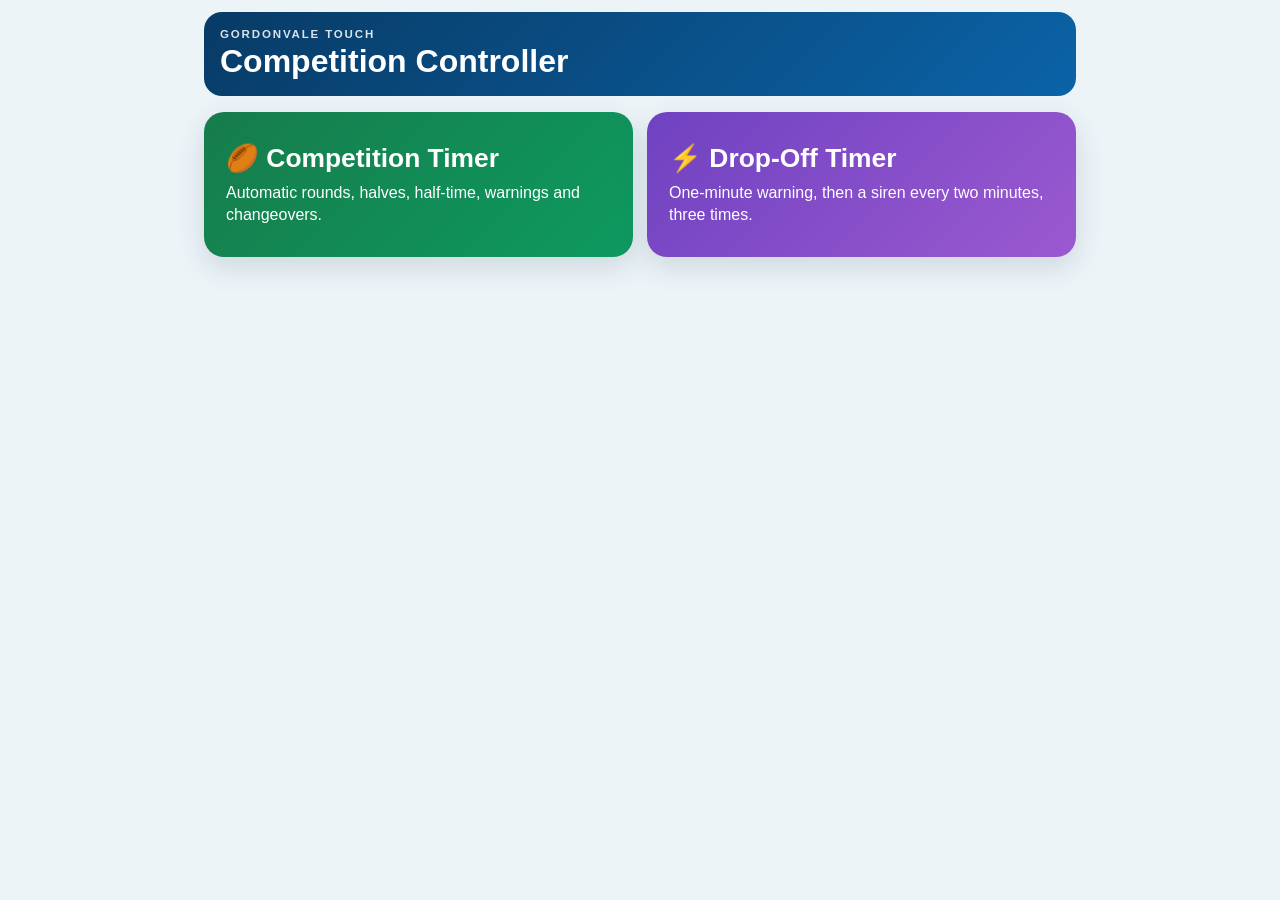
==== index.html @ 344475e0 "Add files via upload" ====
<!doctype html>
<html lang="en-AU">
<head>
<meta charset="utf-8">
<meta name="viewport" content="width=device-width,initial-scale=1,viewport-fit=cover,user-scalable=no">
<meta name="theme-color" content="#083b66">
<meta name="apple-mobile-web-app-capable" content="yes">
<meta name="apple-mobile-web-app-status-bar-style" content="black-translucent">
<meta name="apple-mobile-web-app-title" content="Touch Timer">
<link rel="manifest" href="manifest.webmanifest">
<link rel="apple-touch-icon" href="icon-192.png">
<title>Gordonvale Touch Timer</title>
<style>
:root{--navy:#083b66;--blue:#0b63a7;--green:#167c4b;--yellow:#d89c00;--red:#a92d2d;--purple:#6f42c1;--panel:#fff;--bg:#edf4f8;--ink:#102535;--muted:#607380;--accent:var(--navy)}
*{box-sizing:border-box;-webkit-tap-highlight-color:transparent}html,body{min-height:100%}body{margin:0;font-family:-apple-system,BlinkMacSystemFont,"Segoe UI",sans-serif;background:var(--bg);color:var(--ink);overscroll-behavior:none}button,input,select{font:inherit}.app{max-width:900px;margin:auto;padding:calc(12px + env(safe-area-inset-top)) 14px calc(28px + env(safe-area-inset-bottom))}.top{display:flex;justify-content:space-between;align-items:center;gap:10px;background:linear-gradient(135deg,var(--navy),var(--blue));color:#fff;padding:16px;border-radius:18px}.eyebrow{font-size:.72rem;font-weight:900;letter-spacing:.16em;opacity:.85}.top h1{margin:3px 0 0;font-size:clamp(1.25rem,5vw,2rem)}.home{display:grid;gap:14px;margin-top:16px}.mode{border:0;border-radius:20px;padding:22px;text-align:left;color:#fff;min-height:145px;box-shadow:0 10px 28px rgba(23,56,77,.15)}.mode strong{display:block;font-size:1.65rem;margin-bottom:8px}.mode span{display:block;line-height:1.35}.mode.competition{background:linear-gradient(135deg,var(--green),#0e9a60)}.mode.dropoff{background:linear-gradient(135deg,var(--purple),#9b59d0)}.card{background:var(--panel);border-radius:18px;box-shadow:0 8px 25px rgba(23,56,77,.08);padding:16px}.timer-view{display:none}.timer-view.active{display:block}.hero{margin-top:14px;text-align:center;border-top:8px solid var(--accent)}.round{font-weight:900;letter-spacing:.11em;color:var(--accent);font-size:clamp(1rem,4vw,1.6rem)}.stage{font-size:clamp(1.3rem,5vw,2.25rem);font-weight:850;margin-top:8px}.clock{font-variant-numeric:tabular-nums;font-weight:950;font-size:clamp(4.8rem,22vw,10rem);line-height:.95;margin:16px 0;color:var(--accent)}.next{color:var(--muted);font-size:1rem;min-height:24px}.bar{height:12px;background:#dfe9ef;border-radius:99px;overflow:hidden;margin-top:18px}.fill{height:100%;width:0;background:var(--accent);transition:width .2s linear}.grid{display:grid;grid-template-columns:repeat(2,minmax(0,1fr));gap:10px;margin-top:12px}.btn{border:0;border-radius:14px;padding:15px 10px;font-weight:850;background:#dfeaf1;color:#17384d;min-height:52px}.btn.primary{background:var(--accent);color:#fff}.btn.danger{background:#f4dcdc;color:#7f1c1c}.btn.dark{background:#17384d;color:#fff}.btn.wide{grid-column:1/-1;font-size:1.12rem}.btn:active,.mode:active{transform:scale(.985)}.btn:disabled{opacity:.5}.settings{margin-top:12px}.settings h2{margin:0 0 12px;font-size:1.1rem}.settings-grid{display:grid;grid-template-columns:repeat(2,minmax(0,1fr));gap:10px}.field{display:flex;flex-direction:column;gap:6px}.field label{font-weight:750;font-size:.88rem}.field select,.field input[type=number]{padding:12px;border:1px solid #c7d5de;border-radius:12px;background:#fff}.toggle{display:flex;justify-content:space-between;align-items:center;border:1px solid #d6e1e7;border-radius:12px;padding:12px}.toggle input{width:24px;height:24px}.status{margin:12px 2px 0;color:var(--muted);text-align:center;min-height:24px}.footer{font-size:.82rem;color:var(--muted);margin-top:10px;text-align:center}.hidden{display:none!important}.back{background:rgba(255,255,255,.18);color:#fff;border:1px solid rgba(255,255,255,.28);padding:10px 12px;border-radius:12px;font-weight:800}.audio-lock{margin-top:12px;background:#fff5d8;border:1px solid #f0cf65;border-radius:14px;padding:12px;text-align:center}.audio-lock button{margin-top:8px}.drop-sequence{margin-top:10px;font-size:.9rem;color:var(--muted);text-align:center}
@media(min-width:720px){.home{grid-template-columns:1fr 1fr}.grid{grid-template-columns:repeat(4,1fr)}.btn.wide{grid-column:span 2}.settings-grid{grid-template-columns:repeat(4,1fr)}}
@media(max-width:470px){.settings-grid{grid-template-columns:1fr}.clock{font-size:22vw}.top h1{font-size:1.15rem}}
</style>
</head>
<body>
<main class="app">
<header class="top"><div><div class="eyebrow">GORDONVALE TOUCH</div><h1 id="appTitle">Competition Controller</h1></div><button id="backBtn" class="back hidden">Home</button></header>
<section id="home" class="home">
<button id="competitionMode" class="mode competition"><strong>🏉 Competition Timer</strong><span>Automatic rounds, halves, half-time, warnings and changeovers.</span></button>
<button id="dropoffMode" class="mode dropoff"><strong>⚡ Drop-Off Timer</strong><span>One-minute warning, then a siren every two minutes, three times.</span></button>
</section>
<section id="timerView" class="timer-view">
<div id="audioLock" class="audio-lock"><strong>Enable sound before starting</strong><br><span>iPhone requires one tap to unlock the horn and voice.</span><br><button id="enableAudio" class="btn dark">Enable & Test Sound</button></div>
<section class="card hero">
<div id="roundLabel" class="round">READY</div>
<div id="stageLabel" class="stage">Choose a timer</div>
<div id="clock" class="clock">00:00</div>
<div id="nextLabel" class="next"></div>
<div class="bar"><div id="progress" class="fill"></div></div>
</section>
<section class="grid">
<button id="startPause" class="btn primary wide">Start</button>
<button id="manualHorn" class="btn">Horn</button>
<button id="manualVoice" class="btn">Announcement</button>
<button id="minusMinute" class="btn">−1 minute</button>
<button id="plusMinute" class="btn">+1 minute</button>
<button id="skip" class="btn">Next Stage</button>
<button id="reset" class="btn danger">Reset</button>
</section>
<section id="competitionSettings" class="card settings">
<h2>Competition settings</h2>
<div class="settings-grid">
<div class="field"><label for="rounds">Rounds</label><select id="rounds"><option>1</option><option>2</option><option selected>3</option><option>4</option><option>5</option><option>6</option></select></div>
<div class="field"><label for="halfMinutes">Half length</label><select id="halfMinutes"><option>10</option><option>15</option><option selected>20</option><option>25</option><option>30</option></select></div>
<div class="field"><label for="halftimeMinutes">Half-time</label><select id="halftimeMinutes"><option>2</option><option>3</option><option selected>5</option><option>10</option></select></div>
<div class="field"><label for="changeMinutes">Changeover</label><select id="changeMinutes"><option>5</option><option selected>10</option><option>15</option></select></div>
<div class="toggle"><span><strong>1-minute warning</strong><br><small>Before each half</small></span><input id="warningEnabled" type="checkbox" checked></div>
<div class="toggle"><span><strong>Voice</strong><br><small>Warning message</small></span><input id="voiceEnabled" type="checkbox" checked></div>
<div class="field"><label for="hornVolume">Horn volume</label><input id="hornVolume" type="range" min="0.1" max="1" value="0.65" step="0.05"></div>
<div class="field"><label for="voiceRate">Voice speed</label><input id="voiceRate" type="range" min="0.7" max="1.15" value="0.88" step="0.05"></div>
</div>
</section>
<section id="dropoffSettings" class="card settings hidden">
<h2>Drop-Off settings</h2>
<div class="settings-grid">
<div class="field"><label for="dropWarningMinutes">Warning length</label><select id="dropWarningMinutes"><option selected>1</option><option>2</option></select></div>
<div class="field"><label for="dropIntervalMinutes">Siren interval</label><select id="dropIntervalMinutes"><option>1</option><option selected>2</option><option>3</option></select></div>
<div class="field"><label for="dropHornCount">Number of interval sirens</label><select id="dropHornCount"><option>1</option><option>2</option><option selected>3</option><option>4</option><option>5</option></select></div>
<div class="toggle"><span><strong>Warning voice</strong><br><small>Players take the field</small></span><input id="dropVoiceEnabled" type="checkbox" checked></div>
</div>
<div class="drop-sequence">Default: 1-minute warning → start siren → 2 minutes → siren → 2 minutes → siren → 2 minutes → final siren. No “drop-off complete” voice.</div>
</section>
<div id="status" class="status">Select a timer mode.</div>
<div class="footer">Keep the iPhone screen awake and volume turned up. Connect to the PA using AUX/LINE IN or Bluetooth.</div>
</section>
</main>
<script>
(()=>{
const $=id=>document.getElementById(id);let mode=null,stages=[],index=0,remaining=0,running=false,timer=null,endAt=0,audioCtx=null,audioUnlocked=false;
const els={home:$('home'),view:$('timerView'),title:$('appTitle'),back:$('backBtn'),round:$('roundLabel'),stage:$('stageLabel'),clock:$('clock'),next:$('nextLabel'),progress:$('progress'),status:$('status'),start:$('startPause'),compSettings:$('competitionSettings'),dropSettings:$('dropoffSettings'),audioLock:$('audioLock')};
function fmt(s){s=Math.max(0,Math.ceil(s));return String(Math.floor(s/60)).padStart(2,'0')+':'+String(s%60).padStart(2,'0')}
function getAudio(){audioCtx=audioCtx||new(window.AudioContext||window.webkitAudioContext)();if(audioCtx.state==='suspended')audioCtx.resume();return audioCtx}
function horn(done){try{const c=getAudio(),now=c.currentTime,d=7,master=c.createGain(),filter=c.createBiquadFilter(),comp=c.createDynamicsCompressor();filter.type='lowpass';filter.frequency.value=1800;master.gain.setValueAtTime(.001,now);master.gain.exponentialRampToValueAtTime(+$('hornVolume').value*.68,now+.12);master.gain.setValueAtTime(+$('hornVolume').value*.68,now+6.25);master.gain.exponentialRampToValueAtTime(.001,now+d);master.connect(filter);filter.connect(comp);comp.connect(c.destination);[185,247,370].forEach((f,k)=>{const o=c.createOscillator(),g=c.createGain();o.type=k===0?'sawtooth':'triangle';o.frequency.setValueAtTime(f,now);o.frequency.linearRampToValueAtTime(f*1.01,now+d);g.gain.value=[.33,.19,.10][k];o.connect(g);g.connect(master);o.start(now);o.stop(now+d+.05)});els.status.textContent='Sports horn playing for 7 seconds.';setTimeout(()=>done&&done(),7050)}catch(e){els.status.textContent='Sound could not start. Tap Enable & Test Sound.';done&&done()}}
function speak(text){const enabled=mode==='dropoff' ? $('dropVoiceEnabled').checked : $('voiceEnabled').checked;if(!enabled||!('speechSynthesis'in window))return;window.speechSynthesis.cancel();const u=new SpeechSynthesisUtterance(text),vs=speechSynthesis.getVoices();u.voice=vs.find(v=>v.lang==='en-AU')||vs.find(v=>v.lang.startsWith('en'))||null;u.lang=u.voice?.lang||'en-AU';u.rate=+$('voiceRate').value;u.volume=1;speechSynthesis.speak(u);els.status.textContent='Voice announcement playing.'}
async function unlockAudio(){getAudio();const c=getAudio(),b=c.createBuffer(1,1,22050),s=c.createBufferSource();s.buffer=b;s.connect(c.destination);s.start(0);audioUnlocked=true;els.audioLock.classList.add('hidden');horn();setTimeout(()=>speak('Sound enabled.'),7200)}
function buildCompetition(){stages=[];const rounds=+$('rounds').value,half=+$('halfMinutes').value*60,halfTime=+$('halftimeMinutes').value*60,change=+$('changeMinutes').value*60;for(let r=1;r<=rounds;r++){if($('warningEnabled').checked)stages.push({label:`ROUND ${r} OF ${rounds}`,name:'One-minute warning',sec:60,type:'warning',hornAtEnd:true,voiceAtStart:'One minute warning. Players please take to the field.',next:`Round ${r} first half`});stages.push({label:`ROUND ${r} OF ${rounds}`,name:'First half',sec:half,type:'play',hornAtEnd:true,next:'Half-time'});stages.push({label:`ROUND ${r} OF ${rounds}`,name:'Half-time',sec:halfTime,type:'break',hornAtEnd:true,next:'Second half'});if($('warningEnabled').checked)stages.push({label:`ROUND ${r} OF ${rounds}`,name:'One-minute warning',sec:60,type:'warning',hornAtEnd:true,voiceAtStart:'One minute warning. Players please take to the field.',next:`Round ${r} second half`});stages.push({label:`ROUND ${r} OF ${rounds}`,name:'Second half',sec:half,type:'play',hornAtEnd:true,next:r<rounds?'Changeover':'Competition complete'});if(r<rounds)stages.push({label:`NEXT: ROUND ${r+1}`,name:'Changeover',sec:change,type:'break',hornAtEnd:false,next:`Round ${r+1}`});}resetState()}
function buildDropoff(){stages=[];const w=+$('dropWarningMinutes').value*60,interval=+$('dropIntervalMinutes').value*60,count=+$('dropHornCount').value;stages.push({label:'DROP-OFF TIMER',name:'One-minute warning',sec:w,type:'warning',hornAtEnd:true,voiceAtStart:'One minute warning. Players please take to the field.',next:'Drop-off starts'});for(let n=1;n<=count;n++)stages.push({label:'DROP-OFF TIMER',name:`Drop-off period ${n} of ${count}`,sec:interval,type:'dropoff',hornAtEnd:true,next:n<count?`Siren ${n+1} of ${count}`:'Drop-off complete'});resetState()}
function resetState(){clearInterval(timer);running=false;index=0;remaining=stages[0]?.sec||0;render()}
function setMode(m){mode=m;els.home.classList.add('hidden');els.view.classList.add('active');els.back.classList.remove('hidden');els.compSettings.classList.toggle('hidden',m!=='competition');els.dropSettings.classList.toggle('hidden',m!=='dropoff');$('manualVoice').classList.toggle('hidden',false);els.title.textContent=m==='competition'?'Competition Controller':'Drop-Off Timer';document.documentElement.style.setProperty('--accent',m==='competition'?'var(--green)':'var(--purple)');m==='competition'?buildCompetition():buildDropoff();els.status.textContent='Tap Enable & Test Sound before starting.'}
function goHome(){pause();mode=null;els.view.classList.remove('active');els.home.classList.remove('hidden');els.back.classList.add('hidden');els.title.textContent='Competition Controller';els.status.textContent='Select a timer mode.'}
function render(){const s=stages[index];document.body.dataset.state=s?.type||'finished';els.round.textContent=s?s.label:(mode==='dropoff'?'DROP-OFF COMPLETE':'COMPETITION COMPLETE');els.stage.textContent=s?s.name:'Complete';els.clock.textContent=fmt(remaining);els.next.textContent=s?`Next: ${s.next}`:'No voice announcement';els.progress.style.width=s&&s.sec?`${Math.min(100,Math.max(0,(1-remaining/s.sec)*100))}%`:'100%';els.start.textContent=running?'Pause':index>=stages.length?'Finished':(index===0&&remaining===stages[0]?.sec?'Start':'Resume');els.start.disabled=index>=stages.length}
function start(initial=false){if(!audioUnlocked){els.status.textContent='Tap Enable & Test Sound first so iPhone permits audio.';return}const s=stages[index];if(!s)return;if(initial&&s.voiceAtStart)speak(s.voiceAtStart);running=true;endAt=Date.now()+remaining*1000;clearInterval(timer);timer=setInterval(tick,200);render()}
function pause(){if(running)remaining=Math.max(0,(endAt-Date.now())/1000);running=false;clearInterval(timer);render()}
function tick(){remaining=Math.max(0,(endAt-Date.now())/1000);if(remaining<=0){clearInterval(timer);completeStage()}render()}
function completeStage(){const finished=stages[index];const proceed=()=>{index++;if(index>=stages.length){running=false;remaining=0;render();els.status.textContent=mode==='dropoff'?'Drop-off complete. No voice announcement.':'Competition complete.';return}remaining=stages[index].sec;const nextStage=stages[index];if(nextStage.voiceAtStart)speak(nextStage.voiceAtStart);running=true;endAt=Date.now()+remaining*1000;clearInterval(timer);timer=setInterval(tick,200);render()};if(finished?.hornAtEnd)horn(proceed);else proceed()}
$('competitionMode').onclick=()=>setMode('competition');$('dropoffMode').onclick=()=>setMode('dropoff');els.back.onclick=goHome;$('enableAudio').onclick=unlockAudio;els.start.onclick=()=>running?pause():start(index===0&&remaining===stages[0]?.sec);$('manualHorn').onclick=()=>horn();$('manualVoice').onclick=()=>speak('One minute warning. Players please take to the field.');$('skip').onclick=()=>{clearInterval(timer);running=false;completeStage()};$('reset').onclick=()=>mode==='competition'?buildCompetition():buildDropoff();$('plusMinute').onclick=()=>{remaining+=60;if(running)endAt+=60000;render()};$('minusMinute').onclick=()=>{remaining=Math.max(0,remaining-60);if(running)endAt=Math.max(Date.now(),endAt-60000);render()};['rounds','halfMinutes','halftimeMinutes','changeMinutes','warningEnabled'].forEach(id=>$(id).onchange=()=>{if(mode==='competition'&&!running)buildCompetition()});['dropWarningMinutes','dropIntervalMinutes','dropHornCount'].forEach(id=>$(id).onchange=()=>{if(mode==='dropoff'&&!running)buildDropoff()});document.addEventListener('visibilitychange',()=>{if(!document.hidden&&running)tick()});if('serviceWorker'in navigator)navigator.serviceWorker.register('./sw.js').catch(()=>{});
})();
</script>
</body>
</html>
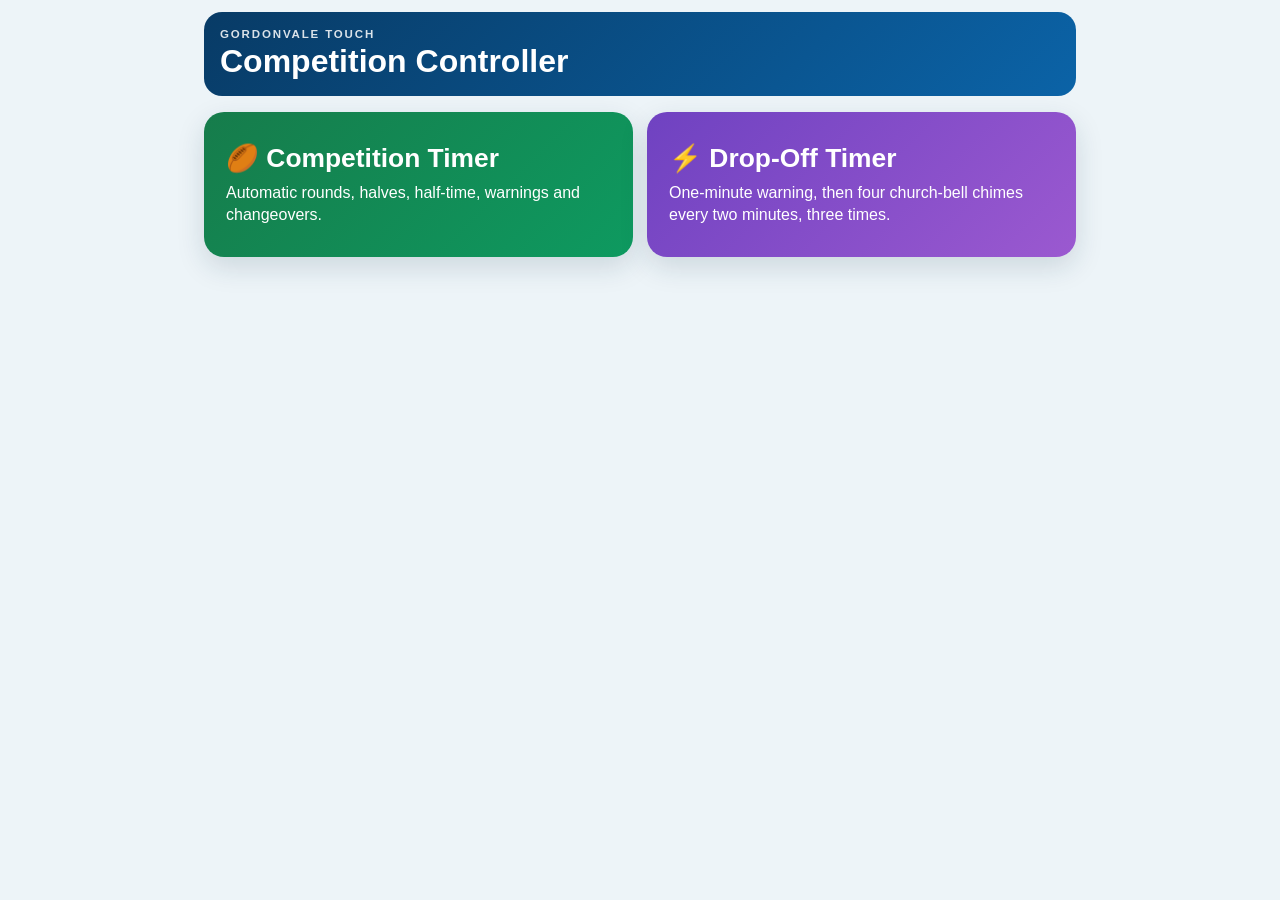
==== commit b541a979: "Add files via upload" ====
--- a/index.html
+++ b/index.html
@@ -18,14 +18,16 @@
 </style>
 </head>
 <body>
+<audio id="warningBellsAudio" preload="auto" playsinline src="warning-three-bells.wav"></audio>
+<audio id="churchBellsAudio" preload="auto" playsinline src="four-church-bells.wav"></audio>
 <main class="app">
 <header class="top"><div><div class="eyebrow">GORDONVALE TOUCH</div><h1 id="appTitle">Competition Controller</h1></div><button id="backBtn" class="back hidden">Home</button></header>
 <section id="home" class="home">
 <button id="competitionMode" class="mode competition"><strong>🏉 Competition Timer</strong><span>Automatic rounds, halves, half-time, warnings and changeovers.</span></button>
-<button id="dropoffMode" class="mode dropoff"><strong>⚡ Drop-Off Timer</strong><span>One-minute warning, then a siren every two minutes, three times.</span></button>
+<button id="dropoffMode" class="mode dropoff"><strong>⚡ Drop-Off Timer</strong><span>One-minute warning, then four church-bell chimes every two minutes, three times.</span></button>
 </section>
 <section id="timerView" class="timer-view">
-<div id="audioLock" class="audio-lock"><strong>Enable sound before starting</strong><br><span>iPhone requires one tap to unlock the horn and voice.</span><br><button id="enableAudio" class="btn dark">Enable & Test Sound</button></div>
+<div id="audioLock" class="audio-lock"><strong>Enable sound before starting</strong><br><span>iPhone requires one tap to unlock the church bells and voice.</span><br><button id="enableAudio" class="btn dark">Enable & Test Sound</button></div>
 <section class="card hero">
 <div id="roundLabel" class="round">READY</div>
 <div id="stageLabel" class="stage">Choose a timer</div>
@@ -35,7 +37,7 @@
 </section>
 <section class="grid">
 <button id="startPause" class="btn primary wide">Start</button>
-<button id="manualHorn" class="btn">Horn</button>
+<button id="manualHorn" class="btn">Four Bell Chimes</button>
 <button id="manualVoice" class="btn">Announcement</button>
 <button id="minusMinute" class="btn">−1 minute</button>
 <button id="plusMinute" class="btn">+1 minute</button>
@@ -51,7 +53,7 @@
 <div class="field"><label for="changeMinutes">Changeover</label><select id="changeMinutes"><option>5</option><option selected>10</option><option>15</option></select></div>
 <div class="toggle"><span><strong>1-minute warning</strong><br><small>Before each half</small></span><input id="warningEnabled" type="checkbox" checked></div>
 <div class="toggle"><span><strong>Voice</strong><br><small>Warning message</small></span><input id="voiceEnabled" type="checkbox" checked></div>
-<div class="field"><label for="hornVolume">Horn volume</label><input id="hornVolume" type="range" min="0.1" max="1" value="0.65" step="0.05"></div>
+<div class="field"><label for="hornVolume">Church bell volume</label><input id="hornVolume" type="range" min="0.1" max="1" value="0.65" step="0.05"></div>
 <div class="field"><label for="voiceRate">Voice speed</label><input id="voiceRate" type="range" min="0.7" max="1.15" value="0.88" step="0.05"></div>
 </div>
 </section>
@@ -59,11 +61,11 @@
 <h2>Drop-Off settings</h2>
 <div class="settings-grid">
 <div class="field"><label for="dropWarningMinutes">Warning length</label><select id="dropWarningMinutes"><option selected>1</option><option>2</option></select></div>
-<div class="field"><label for="dropIntervalMinutes">Siren interval</label><select id="dropIntervalMinutes"><option>1</option><option selected>2</option><option>3</option></select></div>
-<div class="field"><label for="dropHornCount">Number of interval sirens</label><select id="dropHornCount"><option>1</option><option>2</option><option selected>3</option><option>4</option><option>5</option></select></div>
+<div class="field"><label for="dropIntervalMinutes">Bell interval</label><select id="dropIntervalMinutes"><option>1</option><option selected>2</option><option>3</option></select></div>
+<div class="field"><label for="dropHornCount">Number of bell signals</label><select id="dropHornCount"><option>1</option><option>2</option><option selected>3</option><option>4</option><option>5</option></select></div>
 <div class="toggle"><span><strong>Warning voice</strong><br><small>Players take the field</small></span><input id="dropVoiceEnabled" type="checkbox" checked></div>
 </div>
-<div class="drop-sequence">Default: 1-minute warning → start siren → 2 minutes → siren → 2 minutes → siren → 2 minutes → final siren. No “drop-off complete” voice.</div>
+<div class="drop-sequence">Default: 1-minute warning → start bells → 2 minutes → bells → 2 minutes → bells → 2 minutes → final bells. No “drop-off complete” voice.</div>
 </section>
 <div id="status" class="status">Select a timer mode.</div>
 <div class="footer">Keep the iPhone screen awake and volume turned up. Connect to the PA using AUX/LINE IN or Bluetooth.</div>
@@ -71,24 +73,58 @@
 </main>
 <script>
 (()=>{
-const $=id=>document.getElementById(id);let mode=null,stages=[],index=0,remaining=0,running=false,timer=null,endAt=0,audioCtx=null,audioUnlocked=false;
+const $=id=>document.getElementById(id);let mode=null,stages=[],index=0,remaining=0,running=false,timer=null,endAt=0,audioUnlocked=false;const warningBellsAudio=$('warningBellsAudio'),churchBellsAudio=$('churchBellsAudio');
 const els={home:$('home'),view:$('timerView'),title:$('appTitle'),back:$('backBtn'),round:$('roundLabel'),stage:$('stageLabel'),clock:$('clock'),next:$('nextLabel'),progress:$('progress'),status:$('status'),start:$('startPause'),compSettings:$('competitionSettings'),dropSettings:$('dropoffSettings'),audioLock:$('audioLock')};
 function fmt(s){s=Math.max(0,Math.ceil(s));return String(Math.floor(s/60)).padStart(2,'0')+':'+String(s%60).padStart(2,'0')}
-function getAudio(){audioCtx=audioCtx||new(window.AudioContext||window.webkitAudioContext)();if(audioCtx.state==='suspended')audioCtx.resume();return audioCtx}
-function horn(done){try{const c=getAudio(),now=c.currentTime,d=7,master=c.createGain(),filter=c.createBiquadFilter(),comp=c.createDynamicsCompressor();filter.type='lowpass';filter.frequency.value=1800;master.gain.setValueAtTime(.001,now);master.gain.exponentialRampToValueAtTime(+$('hornVolume').value*.68,now+.12);master.gain.setValueAtTime(+$('hornVolume').value*.68,now+6.25);master.gain.exponentialRampToValueAtTime(.001,now+d);master.connect(filter);filter.connect(comp);comp.connect(c.destination);[185,247,370].forEach((f,k)=>{const o=c.createOscillator(),g=c.createGain();o.type=k===0?'sawtooth':'triangle';o.frequency.setValueAtTime(f,now);o.frequency.linearRampToValueAtTime(f*1.01,now+d);g.gain.value=[.33,.19,.10][k];o.connect(g);g.connect(master);o.start(now);o.stop(now+d+.05)});els.status.textContent='Sports horn playing for 7 seconds.';setTimeout(()=>done&&done(),7050)}catch(e){els.status.textContent='Sound could not start. Tap Enable & Test Sound.';done&&done()}}
-function speak(text){const enabled=mode==='dropoff' ? $('dropVoiceEnabled').checked : $('voiceEnabled').checked;if(!enabled||!('speechSynthesis'in window))return;window.speechSynthesis.cancel();const u=new SpeechSynthesisUtterance(text),vs=speechSynthesis.getVoices();u.voice=vs.find(v=>v.lang==='en-AU')||vs.find(v=>v.lang.startsWith('en'))||null;u.lang=u.voice?.lang||'en-AU';u.rate=+$('voiceRate').value;u.volume=1;speechSynthesis.speak(u);els.status.textContent='Voice announcement playing.'}
-async function unlockAudio(){getAudio();const c=getAudio(),b=c.createBuffer(1,1,22050),s=c.createBufferSource();s.buffer=b;s.connect(c.destination);s.start(0);audioUnlocked=true;els.audioLock.classList.add('hidden');horn();setTimeout(()=>speak('Sound enabled.'),7200)}
-function buildCompetition(){stages=[];const rounds=+$('rounds').value,half=+$('halfMinutes').value*60,halfTime=+$('halftimeMinutes').value*60,change=+$('changeMinutes').value*60;for(let r=1;r<=rounds;r++){if($('warningEnabled').checked)stages.push({label:`ROUND ${r} OF ${rounds}`,name:'One-minute warning',sec:60,type:'warning',hornAtEnd:true,voiceAtStart:'One minute warning. Players please take to the field.',next:`Round ${r} first half`});stages.push({label:`ROUND ${r} OF ${rounds}`,name:'First half',sec:half,type:'play',hornAtEnd:true,next:'Half-time'});stages.push({label:`ROUND ${r} OF ${rounds}`,name:'Half-time',sec:halfTime,type:'break',hornAtEnd:true,next:'Second half'});if($('warningEnabled').checked)stages.push({label:`ROUND ${r} OF ${rounds}`,name:'One-minute warning',sec:60,type:'warning',hornAtEnd:true,voiceAtStart:'One minute warning. Players please take to the field.',next:`Round ${r} second half`});stages.push({label:`ROUND ${r} OF ${rounds}`,name:'Second half',sec:half,type:'play',hornAtEnd:true,next:r<rounds?'Changeover':'Competition complete'});if(r<rounds)stages.push({label:`NEXT: ROUND ${r+1}`,name:'Changeover',sec:change,type:'break',hornAtEnd:false,next:`Round ${r+1}`});}resetState()}
-function buildDropoff(){stages=[];const w=+$('dropWarningMinutes').value*60,interval=+$('dropIntervalMinutes').value*60,count=+$('dropHornCount').value;stages.push({label:'DROP-OFF TIMER',name:'One-minute warning',sec:w,type:'warning',hornAtEnd:true,voiceAtStart:'One minute warning. Players please take to the field.',next:'Drop-off starts'});for(let n=1;n<=count;n++)stages.push({label:'DROP-OFF TIMER',name:`Drop-off period ${n} of ${count}`,sec:interval,type:'dropoff',hornAtEnd:true,next:n<count?`Siren ${n+1} of ${count}`:'Drop-off complete'});resetState()}
+function playAudio(audio,done,statusText){
+  try{
+    audio.pause();
+    audio.currentTime=0;
+    audio.volume=+$('hornVolume').value;
+    const playPromise=audio.play();
+    if(playPromise&&typeof playPromise.then==='function'){
+      playPromise.then(()=>{
+        els.status.textContent=statusText;
+        const finish=()=>{audio.removeEventListener('ended',finish);done&&done()};
+        audio.addEventListener('ended',finish,{once:true});
+      }).catch(()=>{
+        els.status.textContent='Bell sound was blocked. Tap Enable & Test Sound again.';
+        done&&done();
+      });
+    }
+  }catch(e){
+    els.status.textContent='Bell sound could not start. Tap Enable & Test Sound.';
+    done&&done();
+  }
+}
+function horn(done){playAudio(churchBellsAudio,done,'Four loud church-bell chimes playing.')}
+function warningSignal(){playAudio(warningBellsAudio,()=>speak('Attention. One minute warning. Referees and players please take to the field.'),'Three warning bell chimes playing.')}
+function speak(text){const enabled=mode==='dropoff' ? $('dropVoiceEnabled').checked : $('voiceEnabled').checked;if(!enabled||!('speechSynthesis'in window))return;window.speechSynthesis.cancel();const u=new SpeechSynthesisUtterance(text),vs=speechSynthesis.getVoices();const preferred=['Karen','Samantha','Matilda','Moira','Daniel','Serena','Ava','Jamie'];u.voice=preferred.map(name=>vs.find(v=>v.name.includes(name)&&v.lang.startsWith('en'))).find(Boolean)||vs.find(v=>v.lang==='en-AU'&&/premium|enhanced/i.test(v.name))||vs.find(v=>v.lang==='en-AU')||vs.find(v=>v.lang==='en-GB')||vs.find(v=>v.lang.startsWith('en'))||null;u.lang=u.voice?.lang||'en-AU';u.rate=+$('voiceRate').value;u.pitch=1;u.volume=1;speechSynthesis.speak(u);els.status.textContent='Voice announcement playing.'}
+async function unlockAudio(){
+  try{
+    churchBellsAudio.volume=+$('hornVolume').value;
+    churchBellsAudio.currentTime=0;
+    await churchBellsAudio.play();
+    audioUnlocked=true;
+    els.audioLock.classList.add('hidden');
+    els.status.textContent='Four church-bell chimes test playing.';
+    churchBellsAudio.onended=()=>{churchBellsAudio.onended=null;speak('Sound enabled.')};
+  }catch(e){
+    audioUnlocked=false;
+    els.status.textContent='Safari blocked the bell sound. Tap Enable & Test Sound again.';
+  }
+}
+function buildCompetition(){stages=[];const rounds=+$('rounds').value,half=+$('halfMinutes').value*60,halfTime=+$('halftimeMinutes').value*60,change=+$('changeMinutes').value*60;for(let r=1;r<=rounds;r++){if($('warningEnabled').checked)stages.push({label:`ROUND ${r} OF ${rounds}`,name:'One-minute warning',sec:60,type:'warning',hornAtEnd:true,warningAtStart:true,next:`Round ${r} first half`});stages.push({label:`ROUND ${r} OF ${rounds}`,name:'First half',sec:half,type:'play',hornAtEnd:true,next:'Half-time'});stages.push({label:`ROUND ${r} OF ${rounds}`,name:'Half-time',sec:halfTime,type:'break',hornAtEnd:true,next:'Second half'});if($('warningEnabled').checked)stages.push({label:`ROUND ${r} OF ${rounds}`,name:'One-minute warning',sec:60,type:'warning',hornAtEnd:true,warningAtStart:true,next:`Round ${r} second half`});stages.push({label:`ROUND ${r} OF ${rounds}`,name:'Second half',sec:half,type:'play',hornAtEnd:true,next:r<rounds?'Changeover':'Competition complete'});if(r<rounds)stages.push({label:`NEXT: ROUND ${r+1}`,name:'Changeover',sec:change,type:'break',hornAtEnd:false,next:`Round ${r+1}`});}resetState()}
+function buildDropoff(){stages=[];const w=+$('dropWarningMinutes').value*60,interval=+$('dropIntervalMinutes').value*60,count=+$('dropHornCount').value;stages.push({label:'DROP-OFF TIMER',name:'One-minute warning',sec:w,type:'warning',hornAtEnd:true,warningAtStart:true,next:'Drop-off starts'});for(let n=1;n<=count;n++)stages.push({label:'DROP-OFF TIMER',name:`Drop-off period ${n} of ${count}`,sec:interval,type:'dropoff',hornAtEnd:true,next:n<count?`Bell signal ${n+1} of ${count}`:'Drop-off complete'});resetState()}
 function resetState(){clearInterval(timer);running=false;index=0;remaining=stages[0]?.sec||0;render()}
 function setMode(m){mode=m;els.home.classList.add('hidden');els.view.classList.add('active');els.back.classList.remove('hidden');els.compSettings.classList.toggle('hidden',m!=='competition');els.dropSettings.classList.toggle('hidden',m!=='dropoff');$('manualVoice').classList.toggle('hidden',false);els.title.textContent=m==='competition'?'Competition Controller':'Drop-Off Timer';document.documentElement.style.setProperty('--accent',m==='competition'?'var(--green)':'var(--purple)');m==='competition'?buildCompetition():buildDropoff();els.status.textContent='Tap Enable & Test Sound before starting.'}
 function goHome(){pause();mode=null;els.view.classList.remove('active');els.home.classList.remove('hidden');els.back.classList.add('hidden');els.title.textContent='Competition Controller';els.status.textContent='Select a timer mode.'}
 function render(){const s=stages[index];document.body.dataset.state=s?.type||'finished';els.round.textContent=s?s.label:(mode==='dropoff'?'DROP-OFF COMPLETE':'COMPETITION COMPLETE');els.stage.textContent=s?s.name:'Complete';els.clock.textContent=fmt(remaining);els.next.textContent=s?`Next: ${s.next}`:'No voice announcement';els.progress.style.width=s&&s.sec?`${Math.min(100,Math.max(0,(1-remaining/s.sec)*100))}%`:'100%';els.start.textContent=running?'Pause':index>=stages.length?'Finished':(index===0&&remaining===stages[0]?.sec?'Start':'Resume');els.start.disabled=index>=stages.length}
-function start(initial=false){if(!audioUnlocked){els.status.textContent='Tap Enable & Test Sound first so iPhone permits audio.';return}const s=stages[index];if(!s)return;if(initial&&s.voiceAtStart)speak(s.voiceAtStart);running=true;endAt=Date.now()+remaining*1000;clearInterval(timer);timer=setInterval(tick,200);render()}
+function start(initial=false){if(!audioUnlocked){els.status.textContent='Tap Enable & Test Sound first so iPhone permits audio.';return}const s=stages[index];if(!s)return;if(initial&&s.warningAtStart)warningSignal();running=true;endAt=Date.now()+remaining*1000;clearInterval(timer);timer=setInterval(tick,200);render()}
 function pause(){if(running)remaining=Math.max(0,(endAt-Date.now())/1000);running=false;clearInterval(timer);render()}
 function tick(){remaining=Math.max(0,(endAt-Date.now())/1000);if(remaining<=0){clearInterval(timer);completeStage()}render()}
-function completeStage(){const finished=stages[index];const proceed=()=>{index++;if(index>=stages.length){running=false;remaining=0;render();els.status.textContent=mode==='dropoff'?'Drop-off complete. No voice announcement.':'Competition complete.';return}remaining=stages[index].sec;const nextStage=stages[index];if(nextStage.voiceAtStart)speak(nextStage.voiceAtStart);running=true;endAt=Date.now()+remaining*1000;clearInterval(timer);timer=setInterval(tick,200);render()};if(finished?.hornAtEnd)horn(proceed);else proceed()}
-$('competitionMode').onclick=()=>setMode('competition');$('dropoffMode').onclick=()=>setMode('dropoff');els.back.onclick=goHome;$('enableAudio').onclick=unlockAudio;els.start.onclick=()=>running?pause():start(index===0&&remaining===stages[0]?.sec);$('manualHorn').onclick=()=>horn();$('manualVoice').onclick=()=>speak('One minute warning. Players please take to the field.');$('skip').onclick=()=>{clearInterval(timer);running=false;completeStage()};$('reset').onclick=()=>mode==='competition'?buildCompetition():buildDropoff();$('plusMinute').onclick=()=>{remaining+=60;if(running)endAt+=60000;render()};$('minusMinute').onclick=()=>{remaining=Math.max(0,remaining-60);if(running)endAt=Math.max(Date.now(),endAt-60000);render()};['rounds','halfMinutes','halftimeMinutes','changeMinutes','warningEnabled'].forEach(id=>$(id).onchange=()=>{if(mode==='competition'&&!running)buildCompetition()});['dropWarningMinutes','dropIntervalMinutes','dropHornCount'].forEach(id=>$(id).onchange=()=>{if(mode==='dropoff'&&!running)buildDropoff()});document.addEventListener('visibilitychange',()=>{if(!document.hidden&&running)tick()});if('serviceWorker'in navigator)navigator.serviceWorker.register('./sw.js').catch(()=>{});
+function completeStage(){const finished=stages[index];const proceed=()=>{index++;if(index>=stages.length){running=false;remaining=0;render();els.status.textContent=mode==='dropoff'?'Drop-off complete. No voice announcement.':'Competition complete.';return}remaining=stages[index].sec;const nextStage=stages[index];if(nextStage.warningAtStart)warningSignal();running=true;endAt=Date.now()+remaining*1000;clearInterval(timer);timer=setInterval(tick,200);render()};if(finished?.hornAtEnd)horn(proceed);else proceed()}
+$('competitionMode').onclick=()=>setMode('competition');$('dropoffMode').onclick=()=>setMode('dropoff');els.back.onclick=goHome;$('enableAudio').onclick=unlockAudio;els.start.onclick=()=>running?pause():start(index===0&&remaining===stages[0]?.sec);$('manualHorn').onclick=()=>horn();$('manualVoice').onclick=warningSignal;$('skip').onclick=()=>{clearInterval(timer);running=false;completeStage()};$('reset').onclick=()=>mode==='competition'?buildCompetition():buildDropoff();$('plusMinute').onclick=()=>{remaining+=60;if(running)endAt+=60000;render()};$('minusMinute').onclick=()=>{remaining=Math.max(0,remaining-60);if(running)endAt=Math.max(Date.now(),endAt-60000);render()};['rounds','halfMinutes','halftimeMinutes','changeMinutes','warningEnabled'].forEach(id=>$(id).onchange=()=>{if(mode==='competition'&&!running)buildCompetition()});['dropWarningMinutes','dropIntervalMinutes','dropHornCount'].forEach(id=>$(id).onchange=()=>{if(mode==='dropoff'&&!running)buildDropoff()});document.addEventListener('visibilitychange',()=>{if(!document.hidden&&running)tick()});if('serviceWorker'in navigator)navigator.serviceWorker.register('./sw.js').catch(()=>{});
 })();
 </script>
 </body>
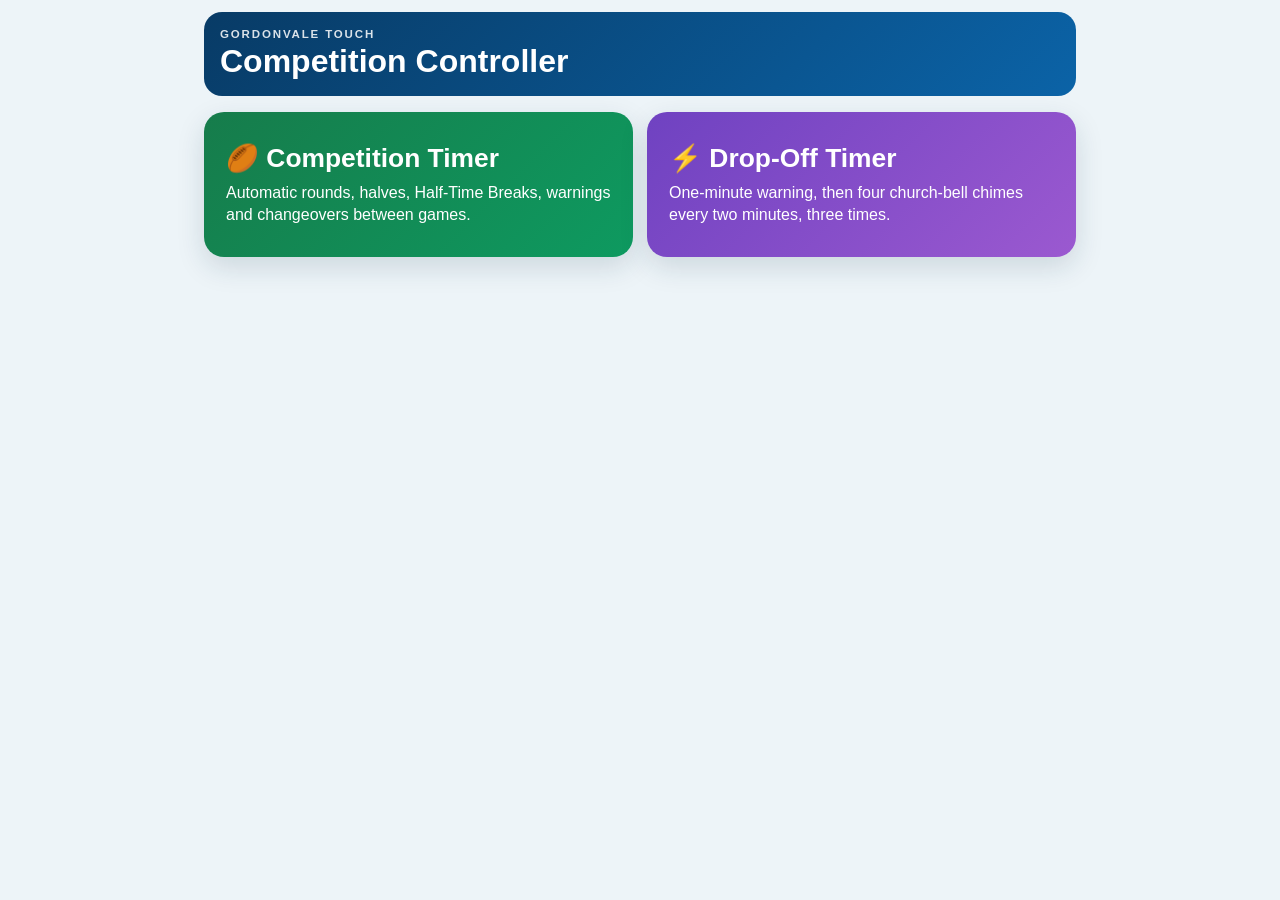
==== commit c80603dc: "Add files via upload" ====
--- a/index.html
+++ b/index.html
@@ -12,18 +12,19 @@
 <title>Gordonvale Touch Timer</title>
 <style>
 :root{--navy:#083b66;--blue:#0b63a7;--green:#167c4b;--yellow:#d89c00;--red:#a92d2d;--purple:#6f42c1;--panel:#fff;--bg:#edf4f8;--ink:#102535;--muted:#607380;--accent:var(--navy)}
-*{box-sizing:border-box;-webkit-tap-highlight-color:transparent}html,body{min-height:100%}body{margin:0;font-family:-apple-system,BlinkMacSystemFont,"Segoe UI",sans-serif;background:var(--bg);color:var(--ink);overscroll-behavior:none}button,input,select{font:inherit}.app{max-width:900px;margin:auto;padding:calc(12px + env(safe-area-inset-top)) 14px calc(28px + env(safe-area-inset-bottom))}.top{display:flex;justify-content:space-between;align-items:center;gap:10px;background:linear-gradient(135deg,var(--navy),var(--blue));color:#fff;padding:16px;border-radius:18px}.eyebrow{font-size:.72rem;font-weight:900;letter-spacing:.16em;opacity:.85}.top h1{margin:3px 0 0;font-size:clamp(1.25rem,5vw,2rem)}.home{display:grid;gap:14px;margin-top:16px}.mode{border:0;border-radius:20px;padding:22px;text-align:left;color:#fff;min-height:145px;box-shadow:0 10px 28px rgba(23,56,77,.15)}.mode strong{display:block;font-size:1.65rem;margin-bottom:8px}.mode span{display:block;line-height:1.35}.mode.competition{background:linear-gradient(135deg,var(--green),#0e9a60)}.mode.dropoff{background:linear-gradient(135deg,var(--purple),#9b59d0)}.card{background:var(--panel);border-radius:18px;box-shadow:0 8px 25px rgba(23,56,77,.08);padding:16px}.timer-view{display:none}.timer-view.active{display:block}.hero{margin-top:14px;text-align:center;border-top:8px solid var(--accent)}.round{font-weight:900;letter-spacing:.11em;color:var(--accent);font-size:clamp(1rem,4vw,1.6rem)}.stage{font-size:clamp(1.3rem,5vw,2.25rem);font-weight:850;margin-top:8px}.clock{font-variant-numeric:tabular-nums;font-weight:950;font-size:clamp(4.8rem,22vw,10rem);line-height:.95;margin:16px 0;color:var(--accent)}.next{color:var(--muted);font-size:1rem;min-height:24px}.bar{height:12px;background:#dfe9ef;border-radius:99px;overflow:hidden;margin-top:18px}.fill{height:100%;width:0;background:var(--accent);transition:width .2s linear}.grid{display:grid;grid-template-columns:repeat(2,minmax(0,1fr));gap:10px;margin-top:12px}.btn{border:0;border-radius:14px;padding:15px 10px;font-weight:850;background:#dfeaf1;color:#17384d;min-height:52px}.btn.primary{background:var(--accent);color:#fff}.btn.danger{background:#f4dcdc;color:#7f1c1c}.btn.dark{background:#17384d;color:#fff}.btn.wide{grid-column:1/-1;font-size:1.12rem}.btn:active,.mode:active{transform:scale(.985)}.btn:disabled{opacity:.5}.settings{margin-top:12px}.settings h2{margin:0 0 12px;font-size:1.1rem}.settings-grid{display:grid;grid-template-columns:repeat(2,minmax(0,1fr));gap:10px}.field{display:flex;flex-direction:column;gap:6px}.field label{font-weight:750;font-size:.88rem}.field select,.field input[type=number]{padding:12px;border:1px solid #c7d5de;border-radius:12px;background:#fff}.toggle{display:flex;justify-content:space-between;align-items:center;border:1px solid #d6e1e7;border-radius:12px;padding:12px}.toggle input{width:24px;height:24px}.status{margin:12px 2px 0;color:var(--muted);text-align:center;min-height:24px}.footer{font-size:.82rem;color:var(--muted);margin-top:10px;text-align:center}.hidden{display:none!important}.back{background:rgba(255,255,255,.18);color:#fff;border:1px solid rgba(255,255,255,.28);padding:10px 12px;border-radius:12px;font-weight:800}.audio-lock{margin-top:12px;background:#fff5d8;border:1px solid #f0cf65;border-radius:14px;padding:12px;text-align:center}.audio-lock button{margin-top:8px}.drop-sequence{margin-top:10px;font-size:.9rem;color:var(--muted);text-align:center}
+*{box-sizing:border-box;-webkit-tap-highlight-color:transparent}html,body{min-height:100%}body{margin:0;font-family:-apple-system,BlinkMacSystemFont,"Segoe UI",sans-serif;background:var(--bg);color:var(--ink);overscroll-behavior:none}button,input,select{font:inherit}.app{max-width:900px;margin:auto;padding:calc(12px + env(safe-area-inset-top)) 14px calc(28px + env(safe-area-inset-bottom))}.top{display:flex;justify-content:space-between;align-items:center;gap:10px;background:linear-gradient(135deg,var(--navy),var(--blue));color:#fff;padding:16px;border-radius:18px}.eyebrow{font-size:.72rem;font-weight:900;letter-spacing:.16em;opacity:.85}.top h1{margin:3px 0 0;font-size:clamp(1.25rem,5vw,2rem)}.home{display:grid;gap:14px;margin-top:16px}.mode{border:0;border-radius:20px;padding:22px;text-align:left;color:#fff;min-height:145px;box-shadow:0 10px 28px rgba(23,56,77,.15)}.mode strong{display:block;font-size:1.65rem;margin-bottom:8px}.mode span{display:block;line-height:1.35}.mode.competition{background:linear-gradient(135deg,var(--green),#0e9a60)}.mode.dropoff{background:linear-gradient(135deg,var(--purple),#9b59d0)}.card{background:var(--panel);border-radius:18px;box-shadow:0 8px 25px rgba(23,56,77,.08);padding:16px}.timer-view{display:none}.timer-view.active{display:block}.hero{margin-top:14px;text-align:center;border-top:8px solid var(--accent)}.round{font-weight:900;letter-spacing:.11em;color:var(--accent);font-size:clamp(1rem,4vw,1.6rem)}.stage{font-size:clamp(1.3rem,5vw,2.25rem);font-weight:850;margin-top:8px}.clock{font-variant-numeric:tabular-nums;font-weight:950;font-size:clamp(4.8rem,22vw,10rem);line-height:.95;margin:16px 0;color:var(--accent)}.next{color:var(--muted);font-size:1rem;min-height:24px}.bar{height:12px;background:#dfe9ef;border-radius:99px;overflow:hidden;margin-top:18px}.fill{height:100%;width:0;background:var(--accent);transition:width .2s linear}.grid{display:grid;grid-template-columns:repeat(2,minmax(0,1fr));gap:10px;margin-top:12px}.btn{border:0;border-radius:14px;padding:15px 10px;font-weight:850;background:#dfeaf1;color:#17384d;min-height:52px}.btn.primary{background:var(--accent);color:#fff}.btn.danger{background:#f4dcdc;color:#7f1c1c}.btn.dark{background:#17384d;color:#fff}.btn.wide{grid-column:1/-1;font-size:1.12rem}.btn:active,.mode:active{transform:scale(.985)}.btn:disabled{opacity:.5}.settings{margin-top:12px}.settings h2{margin:0 0 12px;font-size:1.1rem}.settings-grid{display:grid;grid-template-columns:repeat(2,minmax(0,1fr));gap:10px}.field{display:flex;flex-direction:column;gap:6px}.field label{font-weight:750;font-size:.88rem}.field select,.field input[type=number]{padding:12px;border:1px solid #c7d5de;border-radius:12px;background:#fff}.toggle{display:flex;justify-content:space-between;align-items:center;border:1px solid #d6e1e7;border-radius:12px;padding:12px}.toggle input{width:24px;height:24px}.status{margin:12px 2px 0;color:var(--muted);text-align:center;min-height:24px}.footer{font-size:.82rem;color:var(--muted);margin-top:10px;text-align:center}.hidden{display:none!important}.back{background:rgba(255,255,255,.18);color:#fff;border:1px solid rgba(255,255,255,.28);padding:10px 12px;border-radius:12px;font-weight:800}.audio-lock{margin-top:12px;background:#fff5d8;border:1px solid #f0cf65;border-radius:14px;padding:12px;text-align:center}.audio-lock button{margin-top:8px}.drop-sequence{margin-top:10px;font-size:.9rem;color:var(--muted);text-align:center}.save-defaults{width:100%;margin-top:12px}
 @media(min-width:720px){.home{grid-template-columns:1fr 1fr}.grid{grid-template-columns:repeat(4,1fr)}.btn.wide{grid-column:span 2}.settings-grid{grid-template-columns:repeat(4,1fr)}}
 @media(max-width:470px){.settings-grid{grid-template-columns:1fr}.clock{font-size:22vw}.top h1{font-size:1.15rem}}
 </style>
 </head>
 <body>
-<audio id="warningBellsAudio" preload="auto" playsinline src="warning-three-bells.wav"></audio>
-<audio id="churchBellsAudio" preload="auto" playsinline src="four-church-bells.wav"></audio>
+<audio id="warningBellAudio" preload="auto" playsinline src="warning-three-bells.wav"></audio>
+<audio id="fourBellAudio" preload="auto" playsinline src="four-church-bells.wav"></audio>
+<audio id="announcementAudio" preload="auto" playsinline src="one-minute-warning.mp3"></audio>
 <main class="app">
 <header class="top"><div><div class="eyebrow">GORDONVALE TOUCH</div><h1 id="appTitle">Competition Controller</h1></div><button id="backBtn" class="back hidden">Home</button></header>
 <section id="home" class="home">
-<button id="competitionMode" class="mode competition"><strong>🏉 Competition Timer</strong><span>Automatic rounds, halves, half-time, warnings and changeovers.</span></button>
+<button id="competitionMode" class="mode competition"><strong>🏉 Competition Timer</strong><span>Automatic rounds, halves, Half-Time Breaks, warnings and changeovers between games.</span></button>
 <button id="dropoffMode" class="mode dropoff"><strong>⚡ Drop-Off Timer</strong><span>One-minute warning, then four church-bell chimes every two minutes, three times.</span></button>
 </section>
 <section id="timerView" class="timer-view">
@@ -49,13 +50,14 @@
 <div class="settings-grid">
 <div class="field"><label for="rounds">Rounds</label><select id="rounds"><option>1</option><option>2</option><option selected>3</option><option>4</option><option>5</option><option>6</option></select></div>
 <div class="field"><label for="halfMinutes">Half length</label><select id="halfMinutes"><option>10</option><option>15</option><option selected>20</option><option>25</option><option>30</option></select></div>
-<div class="field"><label for="halftimeMinutes">Half-time</label><select id="halftimeMinutes"><option>2</option><option>3</option><option selected>5</option><option>10</option></select></div>
-<div class="field"><label for="changeMinutes">Changeover</label><select id="changeMinutes"><option>5</option><option selected>10</option><option>15</option></select></div>
+<div class="field"><label for="halftimeMinutes">Half-Time Break</label><select id="halftimeMinutes"><option>1</option><option>2</option><option>3</option><option>4</option><option selected>5</option><option>6</option><option>7</option><option>8</option><option>9</option><option>10</option></select></div>
+<div class="field"><label for="changeMinutes">Changeover between Games</label><select id="changeMinutes"><option>1</option><option>2</option><option>3</option><option>4</option><option>5</option><option>6</option><option>7</option><option>8</option><option>9</option><option selected>10</option><option>11</option><option>12</option><option>13</option><option>14</option><option>15</option></select></div>
 <div class="toggle"><span><strong>1-minute warning</strong><br><small>Before each half</small></span><input id="warningEnabled" type="checkbox" checked></div>
 <div class="toggle"><span><strong>Voice</strong><br><small>Warning message</small></span><input id="voiceEnabled" type="checkbox" checked></div>
 <div class="field"><label for="hornVolume">Church bell volume</label><input id="hornVolume" type="range" min="0.1" max="1" value="0.65" step="0.05"></div>
-<div class="field"><label for="voiceRate">Voice speed</label><input id="voiceRate" type="range" min="0.7" max="1.15" value="0.88" step="0.05"></div>
+<div class="field"><label>Voice announcement</label><div class="toggle"><span><strong>MP3 voice file</strong><br><small>one-minute-warning.mp3</small></span></div></div>
 </div>
+<button id="saveDefaults" class="btn dark save-defaults">Save as Default</button>
 </section>
 <section id="dropoffSettings" class="card settings hidden">
 <h2>Drop-Off settings</h2>
@@ -65,7 +67,7 @@
 <div class="field"><label for="dropHornCount">Number of bell signals</label><select id="dropHornCount"><option>1</option><option>2</option><option selected>3</option><option>4</option><option>5</option></select></div>
 <div class="toggle"><span><strong>Warning voice</strong><br><small>Players take the field</small></span><input id="dropVoiceEnabled" type="checkbox" checked></div>
 </div>
-<div class="drop-sequence">Default: 1-minute warning → start bells → 2 minutes → bells → 2 minutes → bells → 2 minutes → final bells. No “drop-off complete” voice.</div>
+<div class="drop-sequence">Default: three warning chimes and announcement → four chimes → 2 minutes → four chimes → 2 minutes → four chimes → 2 minutes → final four chimes. No “drop-off complete” voice.</div>
 </section>
 <div id="status" class="status">Select a timer mode.</div>
 <div class="footer">Keep the iPhone screen awake and volume turned up. Connect to the PA using AUX/LINE IN or Bluetooth.</div>
@@ -73,58 +75,202 @@
 </main>
 <script>
 (()=>{
-const $=id=>document.getElementById(id);let mode=null,stages=[],index=0,remaining=0,running=false,timer=null,endAt=0,audioUnlocked=false;const warningBellsAudio=$('warningBellsAudio'),churchBellsAudio=$('churchBellsAudio');
+const $=id=>document.getElementById(id);
+let mode=null,stages=[],index=0,remaining=0,running=false,timer=null,endAt=0,audioUnlocked=false;
+const warningBellAudio=$('warningBellAudio'),fourBellAudio=$('fourBellAudio'),announcementAudio=$('announcementAudio');
 const els={home:$('home'),view:$('timerView'),title:$('appTitle'),back:$('backBtn'),round:$('roundLabel'),stage:$('stageLabel'),clock:$('clock'),next:$('nextLabel'),progress:$('progress'),status:$('status'),start:$('startPause'),compSettings:$('competitionSettings'),dropSettings:$('dropoffSettings'),audioLock:$('audioLock')};
+const defaultSettingIds=['rounds','halfMinutes','halftimeMinutes','changeMinutes','warningEnabled','voiceEnabled','hornVolume'];
+
 function fmt(s){s=Math.max(0,Math.ceil(s));return String(Math.floor(s/60)).padStart(2,'0')+':'+String(s%60).padStart(2,'0')}
-function playAudio(audio,done,statusText){
+
+function playAudio(audio,statusText,done){
   try{
-    audio.pause();
+    warningBellAudio.pause();fourBellAudio.pause();announcementAudio.pause();
     audio.currentTime=0;
     audio.volume=+$('hornVolume').value;
-    const playPromise=audio.play();
-    if(playPromise&&typeof playPromise.then==='function'){
-      playPromise.then(()=>{
+    const p=audio.play();
+    if(p&&typeof p.then==='function'){
+      p.then(()=>{
         els.status.textContent=statusText;
-        const finish=()=>{audio.removeEventListener('ended',finish);done&&done()};
+        const finish=()=>{audio.removeEventListener('ended',finish);if(done)done()};
         audio.addEventListener('ended',finish,{once:true});
       }).catch(()=>{
         els.status.textContent='Bell sound was blocked. Tap Enable & Test Sound again.';
-        done&&done();
+        if(done)done();
       });
     }
   }catch(e){
     els.status.textContent='Bell sound could not start. Tap Enable & Test Sound.';
-    done&&done();
-  }
-}
-function horn(done){playAudio(churchBellsAudio,done,'Four loud church-bell chimes playing.')}
-function warningSignal(){playAudio(warningBellsAudio,()=>speak('Attention. One minute warning. Referees and players please take to the field.'),'Three warning bell chimes playing.')}
-function speak(text){const enabled=mode==='dropoff' ? $('dropVoiceEnabled').checked : $('voiceEnabled').checked;if(!enabled||!('speechSynthesis'in window))return;window.speechSynthesis.cancel();const u=new SpeechSynthesisUtterance(text),vs=speechSynthesis.getVoices();const preferred=['Karen','Samantha','Matilda','Moira','Daniel','Serena','Ava','Jamie'];u.voice=preferred.map(name=>vs.find(v=>v.name.includes(name)&&v.lang.startsWith('en'))).find(Boolean)||vs.find(v=>v.lang==='en-AU'&&/premium|enhanced/i.test(v.name))||vs.find(v=>v.lang==='en-AU')||vs.find(v=>v.lang==='en-GB')||vs.find(v=>v.lang.startsWith('en'))||null;u.lang=u.voice?.lang||'en-AU';u.rate=+$('voiceRate').value;u.pitch=1;u.volume=1;speechSynthesis.speak(u);els.status.textContent='Voice announcement playing.'}
+    if(done)done();
+  }
+}
+
+function horn(done){playAudio(fourBellAudio,'Four church-bell chimes playing.',done)}
+
+function playAnnouncement(done){
+  const enabled=mode==='dropoff' ? $('dropVoiceEnabled').checked : $('voiceEnabled').checked;
+  if(!enabled){if(done)done();return}
+  announcementAudio.pause();
+  announcementAudio.currentTime=0;
+  announcementAudio.volume=1;
+  const p=announcementAudio.play();
+  if(p&&typeof p.then==='function'){
+    p.then(()=>{
+      els.status.textContent='Voice announcement playing.';
+      const finish=()=>{announcementAudio.removeEventListener('ended',finish);if(done)done()};
+      announcementAudio.addEventListener('ended',finish,{once:true});
+    }).catch(()=>{
+      els.status.textContent='Announcement was blocked. Tap Enable & Test Sound again.';
+      if(done)done();
+    });
+  }
+}
+
+function warningSequence(){
+  const enabled=mode==='dropoff' ? $('dropVoiceEnabled').checked : $('voiceEnabled').checked;
+  playAudio(warningBellAudio,'Three warning chimes playing.',()=>{if(enabled)playAnnouncement()});
+}
+
 async function unlockAudio(){
   try{
-    churchBellsAudio.volume=+$('hornVolume').value;
-    churchBellsAudio.currentTime=0;
-    await churchBellsAudio.play();
+    fourBellAudio.volume=+$('hornVolume').value;
+    fourBellAudio.currentTime=0;
+    await fourBellAudio.play();
     audioUnlocked=true;
     els.audioLock.classList.add('hidden');
-    els.status.textContent='Four church-bell chimes test playing.';
-    churchBellsAudio.onended=()=>{churchBellsAudio.onended=null;speak('Sound enabled.')};
+    els.status.textContent='Four church-bell chimes test playing. Sound is enabled.';
   }catch(e){
     audioUnlocked=false;
-    els.status.textContent='Safari blocked the bell sound. Tap Enable & Test Sound again.';
-  }
-}
-function buildCompetition(){stages=[];const rounds=+$('rounds').value,half=+$('halfMinutes').value*60,halfTime=+$('halftimeMinutes').value*60,change=+$('changeMinutes').value*60;for(let r=1;r<=rounds;r++){if($('warningEnabled').checked)stages.push({label:`ROUND ${r} OF ${rounds}`,name:'One-minute warning',sec:60,type:'warning',hornAtEnd:true,warningAtStart:true,next:`Round ${r} first half`});stages.push({label:`ROUND ${r} OF ${rounds}`,name:'First half',sec:half,type:'play',hornAtEnd:true,next:'Half-time'});stages.push({label:`ROUND ${r} OF ${rounds}`,name:'Half-time',sec:halfTime,type:'break',hornAtEnd:true,next:'Second half'});if($('warningEnabled').checked)stages.push({label:`ROUND ${r} OF ${rounds}`,name:'One-minute warning',sec:60,type:'warning',hornAtEnd:true,warningAtStart:true,next:`Round ${r} second half`});stages.push({label:`ROUND ${r} OF ${rounds}`,name:'Second half',sec:half,type:'play',hornAtEnd:true,next:r<rounds?'Changeover':'Competition complete'});if(r<rounds)stages.push({label:`NEXT: ROUND ${r+1}`,name:'Changeover',sec:change,type:'break',hornAtEnd:false,next:`Round ${r+1}`});}resetState()}
-function buildDropoff(){stages=[];const w=+$('dropWarningMinutes').value*60,interval=+$('dropIntervalMinutes').value*60,count=+$('dropHornCount').value;stages.push({label:'DROP-OFF TIMER',name:'One-minute warning',sec:w,type:'warning',hornAtEnd:true,warningAtStart:true,next:'Drop-off starts'});for(let n=1;n<=count;n++)stages.push({label:'DROP-OFF TIMER',name:`Drop-off period ${n} of ${count}`,sec:interval,type:'dropoff',hornAtEnd:true,next:n<count?`Bell signal ${n+1} of ${count}`:'Drop-off complete'});resetState()}
+    els.status.textContent='Safari blocked the bells. Tap Enable & Test Sound again.';
+  }
+}
+
+function buildCompetition(){
+  stages=[];
+  const rounds=+$('rounds').value;
+  const half=+$('halfMinutes').value*60;
+  const halfTime=+$('halftimeMinutes').value*60;
+  const change=+$('changeMinutes').value*60;
+
+  for(let r=1;r<=rounds;r++){
+    if($('warningEnabled').checked){
+      stages.push({label:`ROUND ${r} OF ${rounds}`,name:'One-minute warning',sec:60,type:'warning',hornAtEnd:true,warningAtStart:true,next:`Round ${r} first half`});
+    }
+    stages.push({label:`ROUND ${r} OF ${rounds}`,name:'First half',sec:half,type:'play',hornAtEnd:true,next:'Half-Time Break'});
+    stages.push({label:`ROUND ${r} OF ${rounds}`,name:'Half-Time Break',sec:halfTime,type:'break',hornAtEnd:true,next:'Second half'});
+    if($('warningEnabled').checked){
+      stages.push({label:`ROUND ${r} OF ${rounds}`,name:'One-minute warning',sec:60,type:'warning',hornAtEnd:true,warningAtStart:true,next:`Round ${r} second half`});
+    }
+    stages.push({label:`ROUND ${r} OF ${rounds}`,name:'Second half',sec:half,type:'play',hornAtEnd:true,next:r<rounds?'Changeover between Games':'Competition complete'});
+    if(r<rounds){
+      stages.push({label:`NEXT: ROUND ${r+1}`,name:'Changeover between Games',sec:change,type:'break',hornAtEnd:false,next:`Round ${r+1}`});
+    }
+  }
+  resetState();
+}
+
+function buildDropoff(){
+  stages=[];
+  const w=+$('dropWarningMinutes').value*60,interval=+$('dropIntervalMinutes').value*60,count=+$('dropHornCount').value;
+  stages.push({label:'DROP-OFF TIMER',name:'One-minute warning',sec:w,type:'warning',hornAtEnd:true,warningAtStart:true,next:'Drop-off starts'});
+  for(let n=1;n<=count;n++){
+    stages.push({label:'DROP-OFF TIMER',name:`Drop-off period ${n} of ${count}`,sec:interval,type:'dropoff',hornAtEnd:true,next:n<count?`Bell signal ${n+1} of ${count}`:'Drop-off complete'});
+  }
+  resetState();
+}
+
+function saveDefaults(){
+  const saved={};
+  defaultSettingIds.forEach(id=>{
+    const el=$(id);
+    saved[id]=el.type==='checkbox'?el.checked:el.value;
+  });
+  localStorage.setItem('gordonvaleTouchTimerDefaults',JSON.stringify(saved));
+  els.status.textContent='Competition settings saved as your defaults.';
+}
+
+function loadDefaults(){
+  try{
+    const saved=JSON.parse(localStorage.getItem('gordonvaleTouchTimerDefaults')||'{}');
+    defaultSettingIds.forEach(id=>{
+      const el=$(id);
+      if(saved[id]===undefined)return;
+      if(el.type==='checkbox')el.checked=Boolean(saved[id]);
+      else el.value=String(saved[id]);
+    });
+  }catch(e){
+    localStorage.removeItem('gordonvaleTouchTimerDefaults');
+  }
+}
+
 function resetState(){clearInterval(timer);running=false;index=0;remaining=stages[0]?.sec||0;render()}
-function setMode(m){mode=m;els.home.classList.add('hidden');els.view.classList.add('active');els.back.classList.remove('hidden');els.compSettings.classList.toggle('hidden',m!=='competition');els.dropSettings.classList.toggle('hidden',m!=='dropoff');$('manualVoice').classList.toggle('hidden',false);els.title.textContent=m==='competition'?'Competition Controller':'Drop-Off Timer';document.documentElement.style.setProperty('--accent',m==='competition'?'var(--green)':'var(--purple)');m==='competition'?buildCompetition():buildDropoff();els.status.textContent='Tap Enable & Test Sound before starting.'}
+
+function setMode(m){
+  mode=m;els.home.classList.add('hidden');els.view.classList.add('active');els.back.classList.remove('hidden');
+  els.compSettings.classList.toggle('hidden',m!=='competition');els.dropSettings.classList.toggle('hidden',m!=='dropoff');
+  els.title.textContent=m==='competition'?'Competition Controller':'Drop-Off Timer';
+  document.documentElement.style.setProperty('--accent',m==='competition'?'var(--green)':'var(--purple)');
+  m==='competition'?buildCompetition():buildDropoff();
+  els.status.textContent='Tap Enable & Test Sound before starting.';
+}
+
 function goHome(){pause();mode=null;els.view.classList.remove('active');els.home.classList.remove('hidden');els.back.classList.add('hidden');els.title.textContent='Competition Controller';els.status.textContent='Select a timer mode.'}
-function render(){const s=stages[index];document.body.dataset.state=s?.type||'finished';els.round.textContent=s?s.label:(mode==='dropoff'?'DROP-OFF COMPLETE':'COMPETITION COMPLETE');els.stage.textContent=s?s.name:'Complete';els.clock.textContent=fmt(remaining);els.next.textContent=s?`Next: ${s.next}`:'No voice announcement';els.progress.style.width=s&&s.sec?`${Math.min(100,Math.max(0,(1-remaining/s.sec)*100))}%`:'100%';els.start.textContent=running?'Pause':index>=stages.length?'Finished':(index===0&&remaining===stages[0]?.sec?'Start':'Resume');els.start.disabled=index>=stages.length}
-function start(initial=false){if(!audioUnlocked){els.status.textContent='Tap Enable & Test Sound first so iPhone permits audio.';return}const s=stages[index];if(!s)return;if(initial&&s.warningAtStart)warningSignal();running=true;endAt=Date.now()+remaining*1000;clearInterval(timer);timer=setInterval(tick,200);render()}
+
+function render(){
+  const s=stages[index];
+  document.body.dataset.state=s?.type||'finished';
+  els.round.textContent=s?s.label:(mode==='dropoff'?'DROP-OFF COMPLETE':'COMPETITION COMPLETE');
+  els.stage.textContent=s?s.name:'Complete';
+  els.clock.textContent=fmt(remaining);
+  els.next.textContent=s?`Next: ${s.next}`:'No voice announcement';
+  els.progress.style.width=s&&s.sec?`${Math.min(100,Math.max(0,(1-remaining/s.sec)*100))}%`:'100%';
+  els.start.textContent=running?'Pause':index>=stages.length?'Finished':(index===0&&remaining===stages[0]?.sec?'Start':'Resume');
+  els.start.disabled=index>=stages.length;
+}
+
+function start(initial=false){
+  if(!audioUnlocked){els.status.textContent='Tap Enable & Test Sound first so iPhone permits audio.';return}
+  const s=stages[index];if(!s)return;
+  if(initial&&s.warningAtStart)warningSequence();
+  running=true;endAt=Date.now()+remaining*1000;clearInterval(timer);timer=setInterval(tick,200);render();
+}
 function pause(){if(running)remaining=Math.max(0,(endAt-Date.now())/1000);running=false;clearInterval(timer);render()}
 function tick(){remaining=Math.max(0,(endAt-Date.now())/1000);if(remaining<=0){clearInterval(timer);completeStage()}render()}
-function completeStage(){const finished=stages[index];const proceed=()=>{index++;if(index>=stages.length){running=false;remaining=0;render();els.status.textContent=mode==='dropoff'?'Drop-off complete. No voice announcement.':'Competition complete.';return}remaining=stages[index].sec;const nextStage=stages[index];if(nextStage.warningAtStart)warningSignal();running=true;endAt=Date.now()+remaining*1000;clearInterval(timer);timer=setInterval(tick,200);render()};if(finished?.hornAtEnd)horn(proceed);else proceed()}
-$('competitionMode').onclick=()=>setMode('competition');$('dropoffMode').onclick=()=>setMode('dropoff');els.back.onclick=goHome;$('enableAudio').onclick=unlockAudio;els.start.onclick=()=>running?pause():start(index===0&&remaining===stages[0]?.sec);$('manualHorn').onclick=()=>horn();$('manualVoice').onclick=warningSignal;$('skip').onclick=()=>{clearInterval(timer);running=false;completeStage()};$('reset').onclick=()=>mode==='competition'?buildCompetition():buildDropoff();$('plusMinute').onclick=()=>{remaining+=60;if(running)endAt+=60000;render()};$('minusMinute').onclick=()=>{remaining=Math.max(0,remaining-60);if(running)endAt=Math.max(Date.now(),endAt-60000);render()};['rounds','halfMinutes','halftimeMinutes','changeMinutes','warningEnabled'].forEach(id=>$(id).onchange=()=>{if(mode==='competition'&&!running)buildCompetition()});['dropWarningMinutes','dropIntervalMinutes','dropHornCount'].forEach(id=>$(id).onchange=()=>{if(mode==='dropoff'&&!running)buildDropoff()});document.addEventListener('visibilitychange',()=>{if(!document.hidden&&running)tick()});if('serviceWorker'in navigator)navigator.serviceWorker.register('./sw.js').catch(()=>{});
+
+function completeStage(){
+  const finished=stages[index];
+  const proceed=()=>{
+    index++;
+    if(index>=stages.length){
+      running=false;remaining=0;render();
+      els.status.textContent=mode==='dropoff'?'Drop-off complete. No voice announcement.':'Competition complete.';
+      return;
+    }
+    remaining=stages[index].sec;
+    const nextStage=stages[index];
+    if(nextStage.warningAtStart)warningSequence();
+    running=true;endAt=Date.now()+remaining*1000;clearInterval(timer);timer=setInterval(tick,200);render();
+  };
+  if(finished?.hornAtEnd)horn(proceed);else proceed();
+}
+
+$('competitionMode').onclick=()=>setMode('competition');
+$('dropoffMode').onclick=()=>setMode('dropoff');
+els.back.onclick=goHome;
+$('enableAudio').onclick=unlockAudio;
+els.start.onclick=()=>running?pause():start(index===0&&remaining===stages[0]?.sec);
+$('manualHorn').onclick=()=>horn();
+$('manualVoice').onclick=()=>playAnnouncement();
+$('skip').onclick=()=>{clearInterval(timer);running=false;completeStage()};
+$('reset').onclick=()=>mode==='competition'?buildCompetition():buildDropoff();
+$('plusMinute').onclick=()=>{remaining+=60;if(running)endAt+=60000;render()};
+$('minusMinute').onclick=()=>{remaining=Math.max(0,remaining-60);if(running)endAt=Math.max(Date.now(),endAt-60000);render()};
+$('saveDefaults').onclick=saveDefaults;
+['rounds','halfMinutes','halftimeMinutes','changeMinutes','warningEnabled'].forEach(id=>$(id).onchange=()=>{if(mode==='competition'&&!running)buildCompetition()});
+['dropWarningMinutes','dropIntervalMinutes','dropHornCount'].forEach(id=>$(id).onchange=()=>{if(mode==='dropoff'&&!running)buildDropoff()});
+document.addEventListener('visibilitychange',()=>{if(!document.hidden&&running)tick()});
+loadDefaults();
+if('serviceWorker'in navigator)navigator.serviceWorker.register('./sw.js').catch(()=>{});
 })();
 </script>
 </body>
